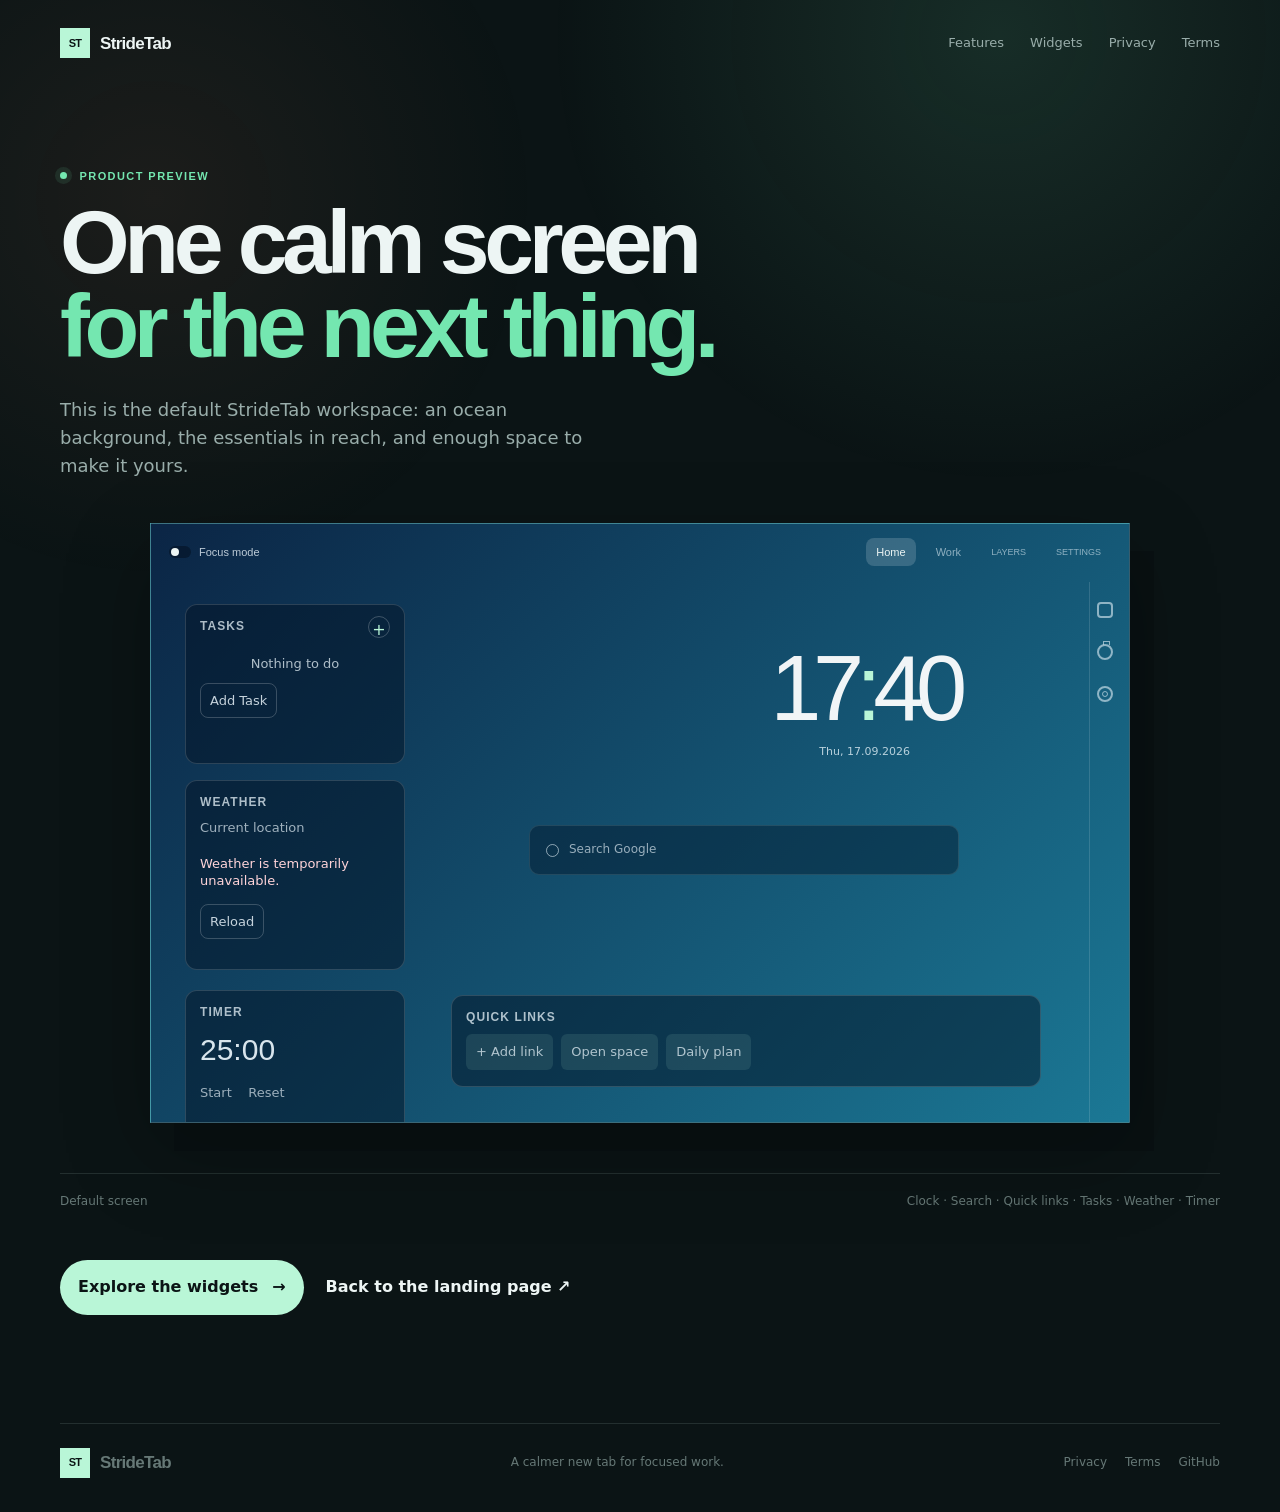
==== preview.html @ 0d47cca8 "Add accurate product preview and widget catalog" ====
<!doctype html>
<html lang="en">
  <head>
    <meta charset="UTF-8" />
    <meta name="viewport" content="width=device-width, initial-scale=1" />
    <meta name="description" content="A visual preview of the default StrideTab workspace." />
    <title>StrideTab — Product preview</title>
    <link rel="stylesheet" href="styles.css" />
  </head>
  <body>
    <a class="skip-link" href="#main">Skip to content</a>
    <header class="site-header">
      <a class="wordmark" href="index.html" aria-label="StrideTab home"><span class="mark">ST</span><span>StrideTab</span></a>
      <nav class="site-nav" aria-label="Main navigation">
        <a href="index.html#features">Features</a>
        <a href="index.html#widgets">Widgets</a>
        <a href="privacy.html">Privacy</a>
        <a href="terms.html">Terms</a>
      </nav>
    </header>

    <main id="main" class="preview-page section-wrap">
      <p class="eyebrow"><span class="status-dot"></span> Product preview</p>
      <h1>One calm screen<br /><em>for the next thing.</em></h1>
      <p class="preview-lede">This is the default StrideTab workspace: an ocean background, the essentials in reach, and enough space to make it yours.</p>

      <div class="preview-stage" aria-label="StrideTab default workspace preview" role="img">
        <div class="preview-window app-preview preview-window-large">
          <div class="app-topbar">
            <span class="focus-control"><i class="mini-switch"></i> Focus mode</span>
            <div class="app-tabs"><span class="app-tab is-active">Home</span><span class="app-tab">Work</span><span class="app-tab app-tab-icon">Layers</span><span class="app-tab app-tab-icon">Settings</span></div>
          </div>
          <div class="app-canvas">
            <div class="preview-card app-card tasks-card"><small>TASKS</small><span class="card-add">+</span><span class="empty-state">Nothing to do</span><span class="card-action">Add Task</span></div>
            <div class="preview-card app-card weather-card"><small>WEATHER</small><span class="weather-location">Current location</span><span class="weather-error">Weather is temporarily unavailable.</span><span class="card-action">Reload</span></div>
            <div class="preview-clock"><strong>17<span>:</span>40</strong><span>Thu, 17.09.2026</span></div>
            <div class="preview-search"><span class="search-icon"></span><span>Search Google</span><span class="search-submit" aria-hidden="true"></span></div>
            <div class="preview-card app-card timer-card"><small>TIMER</small><strong>25:00</strong><span class="timer-actions">Start &nbsp;&nbsp; Reset</span></div>
            <div class="preview-card app-card quick-links-card"><small>QUICK LINKS</small><div class="link-row"><span>+ Add link</span><span>Open space</span><span>Daily plan</span></div></div>
          </div>
          <div class="app-rail" aria-hidden="true"><span class="rail-icon rail-icon-block"></span><span class="rail-icon rail-icon-timer"></span><span class="rail-icon rail-icon-settings"></span></div>
        </div>
      </div>

      <div class="preview-caption"><span>Default screen</span><span>Clock · Search · Quick links · Tasks · Weather · Timer</span></div>
      <div class="hero-actions preview-actions"><a class="button button-primary" href="index.html#widgets">Explore the widgets <span aria-hidden="true">→</span></a><a class="text-link" href="index.html">Back to the landing page <span aria-hidden="true">↗</span></a></div>
    </main>

    <footer class="site-footer section-wrap"><a class="wordmark" href="index.html"><span class="mark">ST</span><span>StrideTab</span></a><span class="footer-note">A calmer new tab for focused work.</span><nav aria-label="Footer navigation"><a href="privacy.html">Privacy</a><a href="terms.html">Terms</a><a href="https://github.com/Arbalester/chrome-extention-start-page-2024">GitHub</a></nav></footer>
  </body>
</html>
---- styles.css ----
:root {
  --ink: #edf5f4;
  --muted: #99adaa;
  --faint: #667876;
  --canvas: #0b1415;
  --surface: #101d1e;
  --surface-raised: #152526;
  --line: rgba(213, 242, 232, 0.12);
  --mint: #b9f6d7;
  --mint-strong: #74e7b0;
  --coral: #ff9b72;
  --max: 1160px;
}

* { box-sizing: border-box; }
html { scroll-behavior: smooth; }
body { margin: 0; color: var(--ink); background: var(--canvas); font: 16px/1.65 'DM Sans', system-ui, sans-serif; }
body::before { position: fixed; inset: 0; z-index: -1; content: ''; pointer-events: none; background: radial-gradient(circle at 78% 4%, rgba(116, 231, 176, 0.12), transparent 28rem), radial-gradient(circle at 12% 22%, rgba(255, 155, 114, 0.07), transparent 24rem); }
a { color: inherit; text-decoration: none; }
a:focus-visible, button:focus-visible { outline: 2px solid var(--mint-strong); outline-offset: 4px; }
.skip-link { position: fixed; top: 12px; left: 12px; z-index: 10; padding: 8px 12px; color: var(--canvas); background: var(--mint); transform: translateY(-160%); }
.skip-link:focus { transform: translateY(0); }
.section-wrap { width: min(calc(100% - 48px), var(--max)); margin: 0 auto; }
.site-header { display: flex; align-items: center; justify-content: space-between; width: min(calc(100% - 48px), var(--max)); margin: 0 auto; padding: 28px 0; }
.wordmark { display: inline-flex; align-items: center; gap: 10px; font: 700 17px/1 'Space Grotesk', sans-serif; letter-spacing: -0.04em; }
.mark { display: grid; width: 30px; height: 30px; place-items: center; color: var(--canvas); background: var(--mint); font-size: 11px; letter-spacing: -0.08em; }
.site-nav { display: flex; align-items: center; gap: 26px; color: var(--muted); font-size: 13px; }
.site-nav a:hover, .site-footer a:hover { color: var(--mint); }
.site-nav .nav-cta { padding: 9px 14px; color: var(--ink); border: 1px solid var(--line); border-radius: 999px; }
.site-nav .nav-cta:hover { border-color: var(--mint-strong); }
.hero { display: grid; grid-template-columns: 0.9fr 1.1fr; gap: 72px; align-items: center; min-height: 690px; padding: 72px 0 120px; }
.eyebrow { margin: 0 0 18px; color: var(--mint-strong); font: 600 11px/1.2 'Space Grotesk', sans-serif; letter-spacing: 0.13em; text-transform: uppercase; }
.status-dot { display: inline-block; width: 7px; height: 7px; margin: 0 8px 1px 0; background: var(--mint-strong); border-radius: 50%; box-shadow: 0 0 0 5px rgba(116, 231, 176, 0.1); }
h1, h2, h3 { margin: 0; font-family: 'Space Grotesk', sans-serif; letter-spacing: -0.06em; }
h1 { max-width: 620px; font-size: clamp(3.5rem, 7vw, 6.8rem); line-height: 0.93; }
h1 em, h2 em { color: var(--mint-strong); font-style: normal; }
.hero-lede { max-width: 460px; margin: 30px 0 28px; color: var(--muted); font-size: 18px; line-height: 1.55; }
.hero-actions { display: flex; flex-wrap: wrap; align-items: center; gap: 22px; }
.button { display: inline-flex; align-items: center; gap: 14px; padding: 14px 18px; border-radius: 999px; font-weight: 600; }
.button-primary { color: var(--canvas); background: var(--mint); }
.button-primary:hover { background: #d4ffe7; transform: translateY(-1px); }
.text-link { color: var(--ink); font-weight: 600; }
.text-link:hover { color: var(--mint-strong); }
.micro-copy { margin: 20px 0 0; color: var(--faint); font-size: 12px; }
.hero-visual { position: relative; min-height: 520px; }
.preview-window { position: absolute; top: 28px; right: 0; width: min(100%, 600px); height: 455px; overflow: hidden; background: linear-gradient(135deg, #0b2545 0%, #1b7895 100%); border: 1px solid rgba(185, 246, 215, 0.26); box-shadow: 24px 28px 0 rgba(6, 13, 14, 0.5), 0 30px 80px rgba(0, 0, 0, 0.28); transform: rotate(1.4deg); }
.app-topbar { position: relative; z-index: 2; display: flex; align-items: center; justify-content: space-between; height: 56px; padding: 0 18px; color: rgba(239, 249, 255, 0.78); font: 11px 'Space Grotesk', sans-serif; }
.focus-control { display: inline-flex; align-items: center; gap: 8px; }
.mini-switch { display: inline-block; width: 22px; height: 12px; background: rgba(3, 17, 35, 0.58); border-radius: 999px; }
.mini-switch::after { display: block; width: 8px; height: 8px; margin: 2px; content: ''; background: var(--ink); border-radius: 50%; }
.app-tabs { display: flex; align-items: center; gap: 10px; }
.app-tab { padding: 8px 10px; color: rgba(239, 249, 255, 0.56); }
.app-tab.is-active { color: var(--ink); background: rgba(255, 255, 255, 0.16); border-radius: 8px; }
.app-tab-icon { font-size: 9px; text-transform: uppercase; }
.app-canvas { position: relative; height: calc(100% - 56px); }
.app-card { position: absolute; width: 150px; min-height: 112px; padding: 14px; background: rgba(2, 18, 36, 0.5); border: 1px solid rgba(255, 255, 255, 0.15); border-radius: 12px; }
.app-card small { display: block; margin-bottom: 16px; color: rgba(239, 249, 255, 0.72); font: 700 10px 'Space Grotesk', sans-serif; letter-spacing: 0.09em; }
.tasks-card { top: 10px; left: 24px; }
.weather-card { top: 130px; left: 24px; min-height: 142px; }
.timer-card { top: 286px; left: 24px; min-height: 126px; }
.card-add { position: absolute; top: 11px; right: 14px; display: grid; width: 22px; height: 22px; place-items: center; color: var(--mint); border: 1px solid rgba(255, 255, 255, 0.22); border-radius: 50%; font-size: 16px; }
.empty-state { display: block; margin: 20px 0 8px; color: rgba(239, 249, 255, 0.72); text-align: center; font-size: 11px; }
.card-action { display: inline-block; padding: 6px 9px; color: rgba(239, 249, 255, 0.82); border: 1px solid rgba(255, 255, 255, 0.2); border-radius: 8px; font-size: 10px; }
.weather-location { display: block; margin: -8px 0 16px; color: rgba(239, 249, 255, 0.66); font-size: 10px; }
.weather-error { display: block; margin-bottom: 14px; color: #ffd4d9; font-size: 10px; line-height: 1.35; }
.preview-clock { position: absolute; top: 32px; right: 68px; text-align: center; color: rgba(255, 255, 255, 0.94); }
.preview-clock strong { display: block; font: 500 58px/0.95 'Space Grotesk', sans-serif; letter-spacing: -0.09em; }
.preview-clock strong span { color: var(--mint); }
.preview-clock > span { display: block; margin-top: 10px; color: rgba(239, 249, 255, 0.75); font-size: 11px; }
.preview-search { display: flex; align-items: center; gap: 10px; padding: 14px 16px; color: var(--faint); background: rgba(255, 255, 255, 0.045); border: 1px solid var(--line); border-radius: 10px; font-size: 12px; }
.preview-search { position: absolute; top: 160px; right: 70px; width: 280px; background: rgba(2, 18, 36, 0.42); color: rgba(239, 249, 255, 0.62); }
.search-icon { width: 13px; height: 13px; border: 1px solid rgba(239, 249, 255, 0.56); border-radius: 50%; }
.search-submit { margin-left: auto; color: rgba(239, 249, 255, 0.78); font-size: 18px; line-height: 0; }
.timer-card strong { display: block; margin-bottom: 14px; color: rgba(239, 249, 255, 0.9); font: 400 30px/1 'Space Grotesk', sans-serif; }
.timer-actions { color: rgba(239, 249, 255, 0.64); font-size: 10px; }
.quick-links-card { bottom: 20px; left: 178px; width: 390px; min-height: 72px; }
.quick-links-card small { margin-bottom: 10px; }
.link-row { display: flex; gap: 8px; color: rgba(239, 249, 255, 0.7); font-size: 10px; }
.link-row span { padding: 7px 10px; background: rgba(185, 246, 215, 0.1); border-radius: 6px; }
.app-rail { position: absolute; top: 58px; right: 10px; bottom: 0; display: flex; flex-direction: column; align-items: center; gap: 26px; width: 30px; padding-top: 20px; color: rgba(239, 249, 255, 0.7); border-left: 1px solid rgba(255, 255, 255, 0.13); font-size: 15px; }
.sun-orbit { position: absolute; border: 1px solid rgba(185, 246, 215, 0.15); border-radius: 50%; }
.orbit-one { top: -30px; right: 3%; width: 380px; height: 380px; }
.orbit-two { top: 52px; right: -2%; width: 500px; height: 500px; border-color: rgba(255, 155, 114, 0.12); }
.float-label { position: absolute; z-index: 1; padding: 8px 10px; color: var(--muted); background: #172829; border: 1px solid var(--line); font-size: 11px; box-shadow: 8px 8px 0 rgba(5, 11, 12, 0.25); }
.float-label b { display: inline-block; width: 7px; height: 7px; margin-left: 7px; background: var(--mint-strong); border-radius: 50%; box-shadow: 0 0 0 4px rgba(116, 231, 176, 0.12); }
.label-focus { top: 16px; left: 0; transform: rotate(-5deg); }
.label-local { right: 0; bottom: 32px; transform: rotate(4deg); }
.feature-section { padding: 70px 0 130px; }
.section-intro { display: flex; align-items: end; justify-content: space-between; margin-bottom: 44px; }
.section-intro h2, .principle-section h2, .final-cta h2 { font-size: clamp(2.6rem, 5vw, 4.8rem); line-height: 0.98; }
.feature-grid { display: grid; grid-template-columns: 1.35fr 0.82fr 0.82fr; gap: 14px; }
.feature-card { position: relative; min-height: 280px; padding: 28px; overflow: hidden; background: var(--surface); border: 1px solid var(--line); }
.feature-card:first-child { background: var(--surface-raised); }
.feature-number { display: block; margin-bottom: 68px; color: var(--faint); font: 12px 'Space Grotesk', sans-serif; }
.feature-card h3 { margin-bottom: 12px; font-size: 23px; letter-spacing: -0.04em; }
.feature-card p { max-width: 300px; margin: 0; color: var(--muted); font-size: 14px; }
.feature-glyph { position: absolute; right: 22px; bottom: 18px; width: 92px; height: 92px; color: rgba(185, 246, 215, 0.12); }
.feature-glyph-focus { border: 2px solid currentColor; border-radius: 50%; }
.feature-glyph-focus::after { position: absolute; top: 50%; left: 50%; width: 34px; height: 34px; content: ''; border: 2px solid currentColor; border-radius: 50%; transform: translate(-50%, -50%); }
.feature-glyph-local { border: 2px solid currentColor; border-radius: 50% 50% 18% 18%; transform: rotate(45deg) scale(0.72); }
.feature-glyph-local::after { position: absolute; inset: 18px; content: ''; border: 2px solid currentColor; border-radius: 50%; }
.rail-icon { position: relative; display: block; width: 16px; height: 16px; opacity: 0.8; }
.rail-icon-block { border: 2px solid currentColor; border-radius: 4px; }
.rail-icon-timer { border: 2px solid currentColor; border-radius: 50%; }
.rail-icon-timer::after { position: absolute; top: -5px; left: 4px; width: 5px; height: 3px; content: ''; border: 1px solid currentColor; border-bottom: 0; }
.rail-icon-settings { border: 2px solid currentColor; border-radius: 50%; }
.rail-icon-settings::after { position: absolute; inset: 3px; content: ''; border: 1px solid currentColor; border-radius: 50%; }
.mini-layout { position: absolute; right: 24px; bottom: 25px; display: grid; grid-template-columns: repeat(3, 38px); gap: 6px; transform: rotate(-7deg); }
.mini-layout span { display: block; height: 38px; background: rgba(185, 246, 215, 0.12); border: 1px solid rgba(185, 246, 215, 0.2); }
.mini-layout span:first-child { grid-row: span 2; height: 82px; background: rgba(116, 231, 176, 0.28); }
.widget-section { padding: 20px 0 130px; }
.widget-list { display: grid; grid-template-columns: 1fr 1fr; gap: 48px; border-top: 1px solid var(--line); }
.widget-group-heading { display: flex; align-items: baseline; justify-content: space-between; gap: 20px; padding: 20px 0 14px; border-bottom: 1px solid var(--line); }
.widget-group-heading strong { color: var(--ink); font: 600 18px 'Space Grotesk', sans-serif; letter-spacing: -0.035em; }
.widget-group-heading span { color: var(--faint); font-size: 11px; }
.widget-group ul { margin: 0; padding: 0; list-style: none; }
.widget-group li { display: grid; grid-template-columns: minmax(112px, 0.55fr) 1fr auto; gap: 14px; align-items: baseline; padding: 14px 0; border-bottom: 1px solid var(--line); }
.widget-group li strong { font: 600 13px 'Space Grotesk', sans-serif; }
.widget-group li span { color: var(--muted); font-size: 12px; line-height: 1.4; }
.widget-group li b { color: var(--mint-strong); font: 600 10px 'Space Grotesk', sans-serif; letter-spacing: 0.1em; text-transform: uppercase; }
.widget-group-pro li b { color: var(--coral); }
.principle-section { display: grid; grid-template-columns: 0.8fr 1fr 0.8fr; gap: 35px; align-items: center; padding: 110px 0; border-top: 1px solid var(--line); border-bottom: 1px solid var(--line); }
.principle-mark { display: grid; width: 96px; height: 96px; place-items: center; color: var(--canvas); background: var(--mint); font: 700 30px 'Space Grotesk', sans-serif; letter-spacing: -0.12em; }
.principle-copy { max-width: 280px; margin: 0; color: var(--muted); font-size: 15px; }
.final-cta { padding: 150px 0 170px; text-align: center; }
.final-cta .eyebrow { margin-bottom: 22px; }
.final-cta h2 { margin-bottom: 34px; }
.final-cta .hero-actions { justify-content: center; }
.preview-page { padding: 84px 0 108px; }
.preview-page h1 { max-width: 720px; }
.preview-lede { max-width: 560px; margin: 28px 0 44px; color: var(--muted); font-size: 18px; line-height: 1.55; }
.preview-stage { position: relative; min-height: 570px; padding: 0 20px 50px; }
.preview-window-large { position: relative; top: auto; right: auto; width: 100%; max-width: 980px; height: 600px; margin: 0 auto; transform: none; }
.preview-window-large .app-card { width: 220px; }
.preview-window-large .tasks-card { top: 24px; left: 34px; min-height: 160px; }
.preview-window-large .weather-card { top: 200px; left: 34px; min-height: 190px; }
.preview-window-large .timer-card { top: 410px; left: 34px; min-height: 160px; }
.preview-window-large .preview-clock { top: 65px; right: 170px; }
.preview-window-large .preview-clock strong { font-size: 92px; }
.preview-window-large .preview-search { top: 245px; right: 170px; width: 430px; }
.preview-window-large .quick-links-card { bottom: 35px; left: 300px; width: 590px; min-height: 92px; }
.preview-window-large .app-card small { font-size: 12px; }
.preview-window-large .empty-state, .preview-window-large .card-action, .preview-window-large .weather-location, .preview-window-large .weather-error, .preview-window-large .timer-actions, .preview-window-large .link-row { font-size: 13px; }
.preview-caption { display: flex; justify-content: space-between; gap: 20px; padding: 18px 0; color: var(--faint); border-top: 1px solid var(--line); font-size: 12px; }
.preview-actions { margin-top: 30px; }
.site-footer { display: flex; align-items: center; justify-content: space-between; gap: 24px; padding: 24px 0 34px; border-top: 1px solid var(--line); color: var(--faint); font-size: 12px; }
.site-footer nav { display: flex; gap: 18px; }
.legal-page { max-width: 900px; padding: 88px 0 120px; }
.legal-page h1 { max-width: 700px; font-size: clamp(3.4rem, 7vw, 6rem); }
.legal-updated { margin: 20px 0 44px; color: var(--faint); font-size: 13px; }
.legal-lede { max-width: 680px; margin: 0 0 34px; color: var(--muted); font-size: 20px; line-height: 1.55; }
.legal-callout { display: grid; grid-template-columns: 120px 1fr; gap: 20px; max-width: 760px; margin-bottom: 72px; padding: 20px; color: var(--muted); background: rgba(185, 246, 215, 0.06); border-left: 2px solid var(--mint-strong); }
.legal-callout strong { color: var(--mint-strong); font-family: 'Space Grotesk', sans-serif; }
.legal-content { max-width: 700px; }
.legal-content h2 { margin: 44px 0 9px; font-size: 23px; letter-spacing: -0.035em; }
.legal-content p { margin: 0; color: var(--muted); }
@media (max-width: 820px) { .hero { grid-template-columns: 1fr; gap: 30px; padding-top: 54px; } .hero-visual { min-height: 490px; } .feature-grid { grid-template-columns: 1fr 1fr; } .feature-wide { grid-column: 1 / -1; } .widget-list { grid-template-columns: 1fr; gap: 40px; } .preview-page { padding-top: 54px; } .preview-stage { min-height: 470px; padding: 0; } .preview-window-large { height: 480px; transform: scale(0.78); transform-origin: top left; width: 128%; } .preview-caption { flex-direction: column; gap: 6px; } .principle-section { grid-template-columns: 100px 1fr; } .principle-copy { grid-column: 2; } }
@media (max-width: 560px) { .section-wrap, .site-header { width: min(calc(100% - 32px), var(--max)); } .site-header { align-items: flex-start; gap: 18px; } .site-nav { gap: 12px; font-size: 11px; } .site-nav a:nth-child(1), .site-nav a:nth-child(2) { display: none; } .site-nav .nav-cta { padding: 7px 9px; } .hero { min-height: auto; padding: 54px 0 90px; } h1 { font-size: 3.65rem; } .hero-lede { font-size: 16px; } .preview-window { right: -18px; width: 620px; transform: rotate(1deg) scale(0.72); transform-origin: top right; } .hero-visual { min-height: 370px; } .orbit-one { right: -18%; } .orbit-two { right: -35%; } .float-label { font-size: 10px; } .label-focus { left: -5px; } .label-local { right: -5px; bottom: 10px; } .section-intro { display: block; } .section-intro h2 { margin-top: 28px; } .feature-section { padding-bottom: 90px; } .feature-grid { grid-template-columns: 1fr; } .feature-wide { grid-column: auto; } .feature-card { min-height: 240px; } .widget-section { padding-bottom: 90px; } .widget-group li { grid-template-columns: 1fr auto; gap: 4px 14px; } .widget-group li span { grid-column: 1 / -1; } .principle-section { grid-template-columns: 1fr; gap: 28px; padding: 80px 0; } .principle-copy { grid-column: auto; } .final-cta { padding: 100px 0; } .site-footer { align-items: flex-start; flex-direction: column; } .legal-page { padding: 60px 0 90px; } .legal-callout { grid-template-columns: 1fr; gap: 5px; margin-bottom: 52px; } }
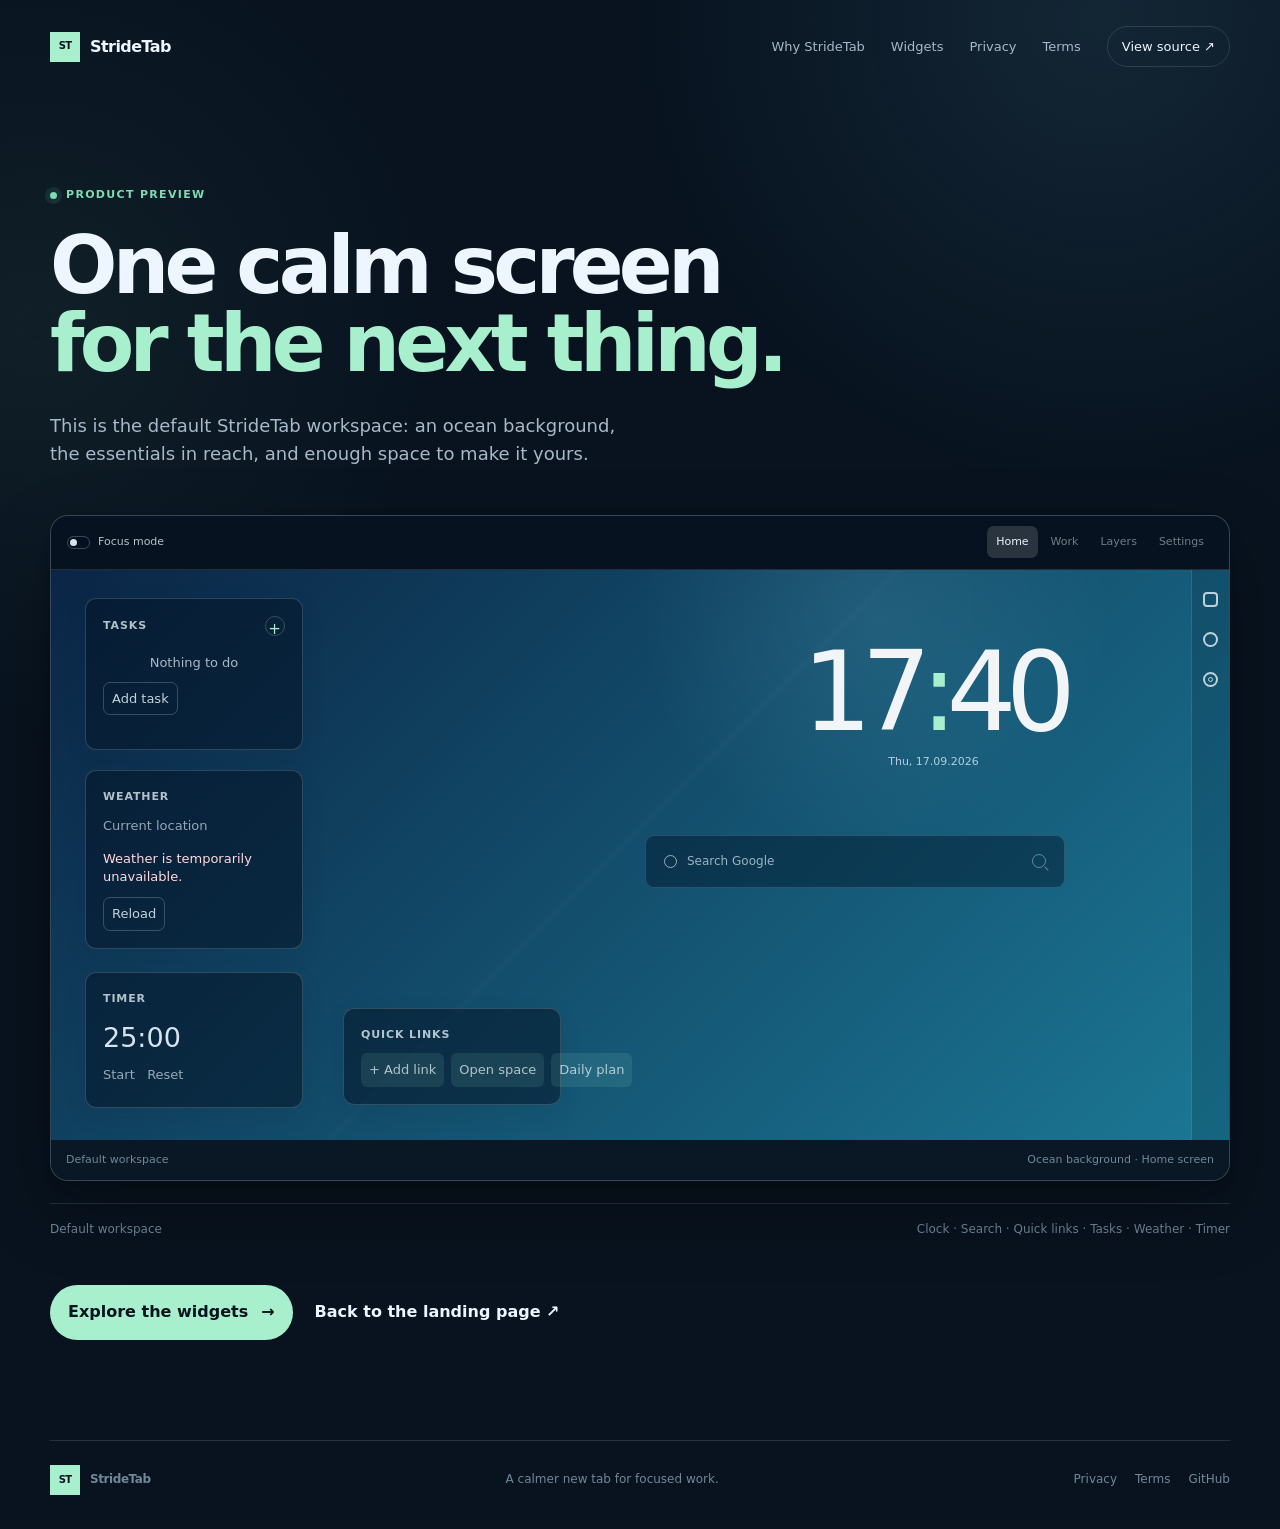
==== commit fef51a9c: "Redesign product landing page" ====
--- a/preview.html
+++ b/preview.html
@@ -5,44 +5,46 @@
     <meta name="viewport" content="width=device-width, initial-scale=1" />
     <meta name="description" content="A visual preview of the default StrideTab workspace." />
     <title>StrideTab — Product preview</title>
-    <link rel="stylesheet" href="styles.css" />
+    <link rel="stylesheet" href="styles.css?v=20260918" />
   </head>
   <body>
     <a class="skip-link" href="#main">Skip to content</a>
-    <header class="site-header">
+    <header class="site-header section-wrap">
       <a class="wordmark" href="index.html" aria-label="StrideTab home"><span class="mark">ST</span><span>StrideTab</span></a>
       <nav class="site-nav" aria-label="Main navigation">
-        <a href="index.html#features">Features</a>
+        <a href="index.html#features">Why StrideTab</a>
         <a href="index.html#widgets">Widgets</a>
         <a href="privacy.html">Privacy</a>
         <a href="terms.html">Terms</a>
+        <a class="nav-cta" href="https://github.com/Arbalester/chrome-extention-start-page-2024">View source <span aria-hidden="true">↗</span></a>
       </nav>
     </header>
 
     <main id="main" class="preview-page section-wrap">
-      <p class="eyebrow"><span class="status-dot"></span> Product preview</p>
-      <h1>One calm screen<br /><em>for the next thing.</em></h1>
+      <p class="hero-badge"><span class="status-dot"></span> Product preview</p>
+      <h1>One calm screen<br /><span>for the next thing.</span></h1>
       <p class="preview-lede">This is the default StrideTab workspace: an ocean background, the essentials in reach, and enough space to make it yours.</p>
 
-      <div class="preview-stage" aria-label="StrideTab default workspace preview" role="img">
-        <div class="preview-window app-preview preview-window-large">
-          <div class="app-topbar">
+      <div class="preview-stage" data-screenshot-slot="default-workspace" aria-label="StrideTab default workspace preview" role="img">
+        <div class="product-shell product-shell-large">
+          <div class="product-toolbar">
             <span class="focus-control"><i class="mini-switch"></i> Focus mode</span>
-            <div class="app-tabs"><span class="app-tab is-active">Home</span><span class="app-tab">Work</span><span class="app-tab app-tab-icon">Layers</span><span class="app-tab app-tab-icon">Settings</span></div>
+            <div class="product-tabs"><span class="product-tab is-active">Home</span><span class="product-tab">Work</span><span class="product-tab">Layers</span><span class="product-tab">Settings</span></div>
           </div>
-          <div class="app-canvas">
-            <div class="preview-card app-card tasks-card"><small>TASKS</small><span class="card-add">+</span><span class="empty-state">Nothing to do</span><span class="card-action">Add Task</span></div>
-            <div class="preview-card app-card weather-card"><small>WEATHER</small><span class="weather-location">Current location</span><span class="weather-error">Weather is temporarily unavailable.</span><span class="card-action">Reload</span></div>
-            <div class="preview-clock"><strong>17<span>:</span>40</strong><span>Thu, 17.09.2026</span></div>
-            <div class="preview-search"><span class="search-icon"></span><span>Search Google</span><span class="search-submit" aria-hidden="true"></span></div>
-            <div class="preview-card app-card timer-card"><small>TIMER</small><strong>25:00</strong><span class="timer-actions">Start &nbsp;&nbsp; Reset</span></div>
-            <div class="preview-card app-card quick-links-card"><small>QUICK LINKS</small><div class="link-row"><span>+ Add link</span><span>Open space</span><span>Daily plan</span></div></div>
+          <div class="product-canvas">
+            <div class="screen-card tasks-card"><div class="screen-label">Tasks <span class="card-plus">+</span></div><span class="screen-empty">Nothing to do</span><span class="screen-button">Add task</span></div>
+            <div class="screen-card weather-card"><div class="screen-label">Weather</div><span class="screen-muted">Current location</span><span class="screen-warning">Weather is temporarily unavailable.</span><span class="screen-button">Reload</span></div>
+            <div class="screen-clock"><strong>17<span>:</span>40</strong><span>Thu, 17.09.2026</span></div>
+            <div class="screen-search"><span class="search-icon" aria-hidden="true"></span><span>Search Google</span><span class="search-icon-small" aria-hidden="true"></span></div>
+            <div class="screen-card timer-card"><div class="screen-label">Timer</div><strong>25:00</strong><span class="timer-links">Start&nbsp;&nbsp;&nbsp;Reset</span></div>
+            <div class="screen-card links-card"><div class="screen-label">Quick links</div><div class="link-row"><span>+ Add link</span><span>Open space</span><span>Daily plan</span></div></div>
           </div>
-          <div class="app-rail" aria-hidden="true"><span class="rail-icon rail-icon-block"></span><span class="rail-icon rail-icon-timer"></span><span class="rail-icon rail-icon-settings"></span></div>
+          <div class="product-rail" aria-hidden="true"><span class="rail-square"></span><span class="rail-circle"></span><span class="rail-gear"></span></div>
+          <div class="product-caption"><span>Default workspace</span><span>Ocean background · Home screen</span></div>
         </div>
       </div>
 
-      <div class="preview-caption"><span>Default screen</span><span>Clock · Search · Quick links · Tasks · Weather · Timer</span></div>
+      <div class="preview-caption"><span>Default workspace</span><span>Clock · Search · Quick links · Tasks · Weather · Timer</span></div>
       <div class="hero-actions preview-actions"><a class="button button-primary" href="index.html#widgets">Explore the widgets <span aria-hidden="true">→</span></a><a class="text-link" href="index.html">Back to the landing page <span aria-hidden="true">↗</span></a></div>
     </main>
 
--- a/styles.css
+++ b/styles.css
@@ -1,158 +1,402 @@
 :root {
-  --ink: #edf5f4;
-  --muted: #99adaa;
-  --faint: #667876;
-  --canvas: #0b1415;
-  --surface: #101d1e;
-  --surface-raised: #152526;
-  --line: rgba(213, 242, 232, 0.12);
-  --mint: #b9f6d7;
-  --mint-strong: #74e7b0;
-  --coral: #ff9b72;
-  --max: 1160px;
+  --ink: #edf6ff;
+  --muted: #a6b9c8;
+  --faint: #708899;
+  --canvas: #08131f;
+  --surface: #0d1d2d;
+  --surface-raised: #112a40;
+  --line: rgba(192, 224, 244, 0.15);
+  --line-strong: rgba(192, 224, 244, 0.25);
+  --mint: #a8f0cd;
+  --mint-strong: #79deb1;
+  --blue: #8cd9fa;
+  --coral: #ffb18c;
+  --app-blue-1: #0b2545;
+  --app-blue-2: #1b7895;
+  --max: 1180px;
 }
 
 * { box-sizing: border-box; }
 html { scroll-behavior: smooth; }
-body { margin: 0; color: var(--ink); background: var(--canvas); font: 16px/1.65 'DM Sans', system-ui, sans-serif; }
-body::before { position: fixed; inset: 0; z-index: -1; content: ''; pointer-events: none; background: radial-gradient(circle at 78% 4%, rgba(116, 231, 176, 0.12), transparent 28rem), radial-gradient(circle at 12% 22%, rgba(255, 155, 114, 0.07), transparent 24rem); }
+body {
+  margin: 0;
+  color: var(--ink);
+  background: var(--canvas);
+  font: 16px/1.65 "Exo 2", ui-sans-serif, system-ui, sans-serif;
+  text-rendering: optimizeLegibility;
+}
+body::before {
+  position: fixed;
+  inset: 0;
+  z-index: -1;
+  content: "";
+  pointer-events: none;
+  background:
+    radial-gradient(circle at 86% 2%, rgba(122, 210, 249, 0.1), transparent 30rem),
+    radial-gradient(circle at 3% 36%, rgba(168, 240, 205, 0.055), transparent 27rem);
+}
 a { color: inherit; text-decoration: none; }
 a:focus-visible, button:focus-visible { outline: 2px solid var(--mint-strong); outline-offset: 4px; }
-.skip-link { position: fixed; top: 12px; left: 12px; z-index: 10; padding: 8px 12px; color: var(--canvas); background: var(--mint); transform: translateY(-160%); }
+.skip-link {
+  position: fixed;
+  top: 12px;
+  left: 12px;
+  z-index: 10;
+  padding: 8px 12px;
+  color: var(--canvas);
+  background: var(--mint);
+  transform: translateY(-160%);
+}
 .skip-link:focus { transform: translateY(0); }
-.section-wrap { width: min(calc(100% - 48px), var(--max)); margin: 0 auto; }
-.site-header { display: flex; align-items: center; justify-content: space-between; width: min(calc(100% - 48px), var(--max)); margin: 0 auto; padding: 28px 0; }
-.wordmark { display: inline-flex; align-items: center; gap: 10px; font: 700 17px/1 'Space Grotesk', sans-serif; letter-spacing: -0.04em; }
-.mark { display: grid; width: 30px; height: 30px; place-items: center; color: var(--canvas); background: var(--mint); font-size: 11px; letter-spacing: -0.08em; }
+.section-wrap { width: min(calc(100% - 56px), var(--max)); margin: 0 auto; }
+.site-header {
+  display: flex;
+  align-items: center;
+  justify-content: space-between;
+  width: min(calc(100% - 56px), var(--max));
+  margin: 0 auto;
+  padding: 26px 0;
+}
+.wordmark {
+  display: inline-flex;
+  align-items: center;
+  gap: 10px;
+  font-weight: 700;
+  letter-spacing: -0.035em;
+}
+.mark {
+  display: grid;
+  width: 30px;
+  height: 30px;
+  place-items: center;
+  color: var(--canvas);
+  background: var(--mint);
+  font-size: 10px;
+  font-weight: 800;
+  letter-spacing: -0.08em;
+}
 .site-nav { display: flex; align-items: center; gap: 26px; color: var(--muted); font-size: 13px; }
 .site-nav a:hover, .site-footer a:hover { color: var(--mint); }
-.site-nav .nav-cta { padding: 9px 14px; color: var(--ink); border: 1px solid var(--line); border-radius: 999px; }
+.site-nav .nav-cta {
+  padding: 9px 14px;
+  color: var(--ink);
+  border: 1px solid var(--line);
+  border-radius: 999px;
+}
 .site-nav .nav-cta:hover { border-color: var(--mint-strong); }
-.hero { display: grid; grid-template-columns: 0.9fr 1.1fr; gap: 72px; align-items: center; min-height: 690px; padding: 72px 0 120px; }
-.eyebrow { margin: 0 0 18px; color: var(--mint-strong); font: 600 11px/1.2 'Space Grotesk', sans-serif; letter-spacing: 0.13em; text-transform: uppercase; }
-.status-dot { display: inline-block; width: 7px; height: 7px; margin: 0 8px 1px 0; background: var(--mint-strong); border-radius: 50%; box-shadow: 0 0 0 5px rgba(116, 231, 176, 0.1); }
-h1, h2, h3 { margin: 0; font-family: 'Space Grotesk', sans-serif; letter-spacing: -0.06em; }
-h1 { max-width: 620px; font-size: clamp(3.5rem, 7vw, 6.8rem); line-height: 0.93; }
-h1 em, h2 em { color: var(--mint-strong); font-style: normal; }
-.hero-lede { max-width: 460px; margin: 30px 0 28px; color: var(--muted); font-size: 18px; line-height: 1.55; }
+.hero {
+  display: grid;
+  grid-template-columns: minmax(280px, 0.8fr) minmax(540px, 1.2fr);
+  gap: 64px;
+  align-items: center;
+  padding: 78px 0 102px;
+}
+.hero-badge, .section-kicker {
+  color: var(--mint-strong);
+  font-size: 11px;
+  font-weight: 700;
+  letter-spacing: 0.12em;
+  text-transform: uppercase;
+}
+.hero-badge { display: inline-flex; align-items: center; margin-bottom: 22px; }
+.status-dot {
+  display: inline-block;
+  width: 7px;
+  height: 7px;
+  margin: 0 9px 1px 0;
+  background: var(--mint-strong);
+  border-radius: 50%;
+  box-shadow: 0 0 0 5px rgba(121, 222, 177, 0.1);
+}
+h1, h2, h3 { margin: 0; font-weight: 700; letter-spacing: -0.06em; }
+h1, h2 { line-height: 0.99; }
+h1 { max-width: 660px; font-size: clamp(3.3rem, 6.2vw, 6.2rem); }
+h1 span, h2 span { color: var(--mint); }
+h2 { font-size: clamp(2.35rem, 4.2vw, 4.4rem); }
+h3 { font-size: 20px; line-height: 1.1; }
+.hero-lede { max-width: 470px; margin: 28px 0 30px; color: var(--muted); font-size: 18px; line-height: 1.58; }
 .hero-actions { display: flex; flex-wrap: wrap; align-items: center; gap: 22px; }
-.button { display: inline-flex; align-items: center; gap: 14px; padding: 14px 18px; border-radius: 999px; font-weight: 600; }
+.button {
+  display: inline-flex;
+  align-items: center;
+  gap: 13px;
+  padding: 14px 18px;
+  border-radius: 999px;
+  font-weight: 700;
+  transition: transform 160ms ease, background 160ms ease, border-color 160ms ease;
+}
 .button-primary { color: var(--canvas); background: var(--mint); }
-.button-primary:hover { background: #d4ffe7; transform: translateY(-1px); }
-.text-link { color: var(--ink); font-weight: 600; }
+.button-primary:hover { background: #d5ffe8; transform: translateY(-1px); }
+.text-link { color: var(--ink); font-weight: 700; }
 .text-link:hover { color: var(--mint-strong); }
-.micro-copy { margin: 20px 0 0; color: var(--faint); font-size: 12px; }
-.hero-visual { position: relative; min-height: 520px; }
-.preview-window { position: absolute; top: 28px; right: 0; width: min(100%, 600px); height: 455px; overflow: hidden; background: linear-gradient(135deg, #0b2545 0%, #1b7895 100%); border: 1px solid rgba(185, 246, 215, 0.26); box-shadow: 24px 28px 0 rgba(6, 13, 14, 0.5), 0 30px 80px rgba(0, 0, 0, 0.28); transform: rotate(1.4deg); }
-.app-topbar { position: relative; z-index: 2; display: flex; align-items: center; justify-content: space-between; height: 56px; padding: 0 18px; color: rgba(239, 249, 255, 0.78); font: 11px 'Space Grotesk', sans-serif; }
-.focus-control { display: inline-flex; align-items: center; gap: 8px; }
-.mini-switch { display: inline-block; width: 22px; height: 12px; background: rgba(3, 17, 35, 0.58); border-radius: 999px; }
-.mini-switch::after { display: block; width: 8px; height: 8px; margin: 2px; content: ''; background: var(--ink); border-radius: 50%; }
-.app-tabs { display: flex; align-items: center; gap: 10px; }
-.app-tab { padding: 8px 10px; color: rgba(239, 249, 255, 0.56); }
-.app-tab.is-active { color: var(--ink); background: rgba(255, 255, 255, 0.16); border-radius: 8px; }
-.app-tab-icon { font-size: 9px; text-transform: uppercase; }
-.app-canvas { position: relative; height: calc(100% - 56px); }
-.app-card { position: absolute; width: 150px; min-height: 112px; padding: 14px; background: rgba(2, 18, 36, 0.5); border: 1px solid rgba(255, 255, 255, 0.15); border-radius: 12px; }
-.app-card small { display: block; margin-bottom: 16px; color: rgba(239, 249, 255, 0.72); font: 700 10px 'Space Grotesk', sans-serif; letter-spacing: 0.09em; }
-.tasks-card { top: 10px; left: 24px; }
-.weather-card { top: 130px; left: 24px; min-height: 142px; }
-.timer-card { top: 286px; left: 24px; min-height: 126px; }
-.card-add { position: absolute; top: 11px; right: 14px; display: grid; width: 22px; height: 22px; place-items: center; color: var(--mint); border: 1px solid rgba(255, 255, 255, 0.22); border-radius: 50%; font-size: 16px; }
-.empty-state { display: block; margin: 20px 0 8px; color: rgba(239, 249, 255, 0.72); text-align: center; font-size: 11px; }
-.card-action { display: inline-block; padding: 6px 9px; color: rgba(239, 249, 255, 0.82); border: 1px solid rgba(255, 255, 255, 0.2); border-radius: 8px; font-size: 10px; }
-.weather-location { display: block; margin: -8px 0 16px; color: rgba(239, 249, 255, 0.66); font-size: 10px; }
-.weather-error { display: block; margin-bottom: 14px; color: #ffd4d9; font-size: 10px; line-height: 1.35; }
-.preview-clock { position: absolute; top: 32px; right: 68px; text-align: center; color: rgba(255, 255, 255, 0.94); }
-.preview-clock strong { display: block; font: 500 58px/0.95 'Space Grotesk', sans-serif; letter-spacing: -0.09em; }
-.preview-clock strong span { color: var(--mint); }
-.preview-clock > span { display: block; margin-top: 10px; color: rgba(239, 249, 255, 0.75); font-size: 11px; }
-.preview-search { display: flex; align-items: center; gap: 10px; padding: 14px 16px; color: var(--faint); background: rgba(255, 255, 255, 0.045); border: 1px solid var(--line); border-radius: 10px; font-size: 12px; }
-.preview-search { position: absolute; top: 160px; right: 70px; width: 280px; background: rgba(2, 18, 36, 0.42); color: rgba(239, 249, 255, 0.62); }
-.search-icon { width: 13px; height: 13px; border: 1px solid rgba(239, 249, 255, 0.56); border-radius: 50%; }
-.search-submit { margin-left: auto; color: rgba(239, 249, 255, 0.78); font-size: 18px; line-height: 0; }
-.timer-card strong { display: block; margin-bottom: 14px; color: rgba(239, 249, 255, 0.9); font: 400 30px/1 'Space Grotesk', sans-serif; }
-.timer-actions { color: rgba(239, 249, 255, 0.64); font-size: 10px; }
-.quick-links-card { bottom: 20px; left: 178px; width: 390px; min-height: 72px; }
-.quick-links-card small { margin-bottom: 10px; }
-.link-row { display: flex; gap: 8px; color: rgba(239, 249, 255, 0.7); font-size: 10px; }
-.link-row span { padding: 7px 10px; background: rgba(185, 246, 215, 0.1); border-radius: 6px; }
-.app-rail { position: absolute; top: 58px; right: 10px; bottom: 0; display: flex; flex-direction: column; align-items: center; gap: 26px; width: 30px; padding-top: 20px; color: rgba(239, 249, 255, 0.7); border-left: 1px solid rgba(255, 255, 255, 0.13); font-size: 15px; }
-.sun-orbit { position: absolute; border: 1px solid rgba(185, 246, 215, 0.15); border-radius: 50%; }
-.orbit-one { top: -30px; right: 3%; width: 380px; height: 380px; }
-.orbit-two { top: 52px; right: -2%; width: 500px; height: 500px; border-color: rgba(255, 155, 114, 0.12); }
-.float-label { position: absolute; z-index: 1; padding: 8px 10px; color: var(--muted); background: #172829; border: 1px solid var(--line); font-size: 11px; box-shadow: 8px 8px 0 rgba(5, 11, 12, 0.25); }
-.float-label b { display: inline-block; width: 7px; height: 7px; margin-left: 7px; background: var(--mint-strong); border-radius: 50%; box-shadow: 0 0 0 4px rgba(116, 231, 176, 0.12); }
-.label-focus { top: 16px; left: 0; transform: rotate(-5deg); }
-.label-local { right: 0; bottom: 32px; transform: rotate(4deg); }
-.feature-section { padding: 70px 0 130px; }
-.section-intro { display: flex; align-items: end; justify-content: space-between; margin-bottom: 44px; }
-.section-intro h2, .principle-section h2, .final-cta h2 { font-size: clamp(2.6rem, 5vw, 4.8rem); line-height: 0.98; }
-.feature-grid { display: grid; grid-template-columns: 1.35fr 0.82fr 0.82fr; gap: 14px; }
-.feature-card { position: relative; min-height: 280px; padding: 28px; overflow: hidden; background: var(--surface); border: 1px solid var(--line); }
-.feature-card:first-child { background: var(--surface-raised); }
-.feature-number { display: block; margin-bottom: 68px; color: var(--faint); font: 12px 'Space Grotesk', sans-serif; }
-.feature-card h3 { margin-bottom: 12px; font-size: 23px; letter-spacing: -0.04em; }
-.feature-card p { max-width: 300px; margin: 0; color: var(--muted); font-size: 14px; }
-.feature-glyph { position: absolute; right: 22px; bottom: 18px; width: 92px; height: 92px; color: rgba(185, 246, 215, 0.12); }
-.feature-glyph-focus { border: 2px solid currentColor; border-radius: 50%; }
-.feature-glyph-focus::after { position: absolute; top: 50%; left: 50%; width: 34px; height: 34px; content: ''; border: 2px solid currentColor; border-radius: 50%; transform: translate(-50%, -50%); }
-.feature-glyph-local { border: 2px solid currentColor; border-radius: 50% 50% 18% 18%; transform: rotate(45deg) scale(0.72); }
-.feature-glyph-local::after { position: absolute; inset: 18px; content: ''; border: 2px solid currentColor; border-radius: 50%; }
-.rail-icon { position: relative; display: block; width: 16px; height: 16px; opacity: 0.8; }
-.rail-icon-block { border: 2px solid currentColor; border-radius: 4px; }
-.rail-icon-timer { border: 2px solid currentColor; border-radius: 50%; }
-.rail-icon-timer::after { position: absolute; top: -5px; left: 4px; width: 5px; height: 3px; content: ''; border: 1px solid currentColor; border-bottom: 0; }
-.rail-icon-settings { border: 2px solid currentColor; border-radius: 50%; }
-.rail-icon-settings::after { position: absolute; inset: 3px; content: ''; border: 1px solid currentColor; border-radius: 50%; }
-.mini-layout { position: absolute; right: 24px; bottom: 25px; display: grid; grid-template-columns: repeat(3, 38px); gap: 6px; transform: rotate(-7deg); }
-.mini-layout span { display: block; height: 38px; background: rgba(185, 246, 215, 0.12); border: 1px solid rgba(185, 246, 215, 0.2); }
-.mini-layout span:first-child { grid-row: span 2; height: 82px; background: rgba(116, 231, 176, 0.28); }
-.widget-section { padding: 20px 0 130px; }
-.widget-list { display: grid; grid-template-columns: 1fr 1fr; gap: 48px; border-top: 1px solid var(--line); }
-.widget-group-heading { display: flex; align-items: baseline; justify-content: space-between; gap: 20px; padding: 20px 0 14px; border-bottom: 1px solid var(--line); }
-.widget-group-heading strong { color: var(--ink); font: 600 18px 'Space Grotesk', sans-serif; letter-spacing: -0.035em; }
+.hero-points {
+  display: flex;
+  flex-wrap: wrap;
+  gap: 10px 18px;
+  margin: 34px 0 0;
+  padding: 0;
+  color: var(--muted);
+  list-style: none;
+  font-size: 12px;
+}
+.check-mark {
+  display: inline-block;
+  width: 11px;
+  height: 6px;
+  margin: 0 7px 3px 0;
+  border-bottom: 1.5px solid var(--mint-strong);
+  border-left: 1.5px solid var(--mint-strong);
+  transform: rotate(-45deg);
+}
+.hero-visual { min-width: 0; }
+.product-shell {
+  position: relative;
+  width: 100%;
+  overflow: hidden;
+  background: #0a1725;
+  border: 1px solid rgba(192, 224, 244, 0.24);
+  border-radius: 18px;
+  box-shadow: 0 28px 70px rgba(0, 0, 0, 0.32), 0 8px 18px rgba(0, 0, 0, 0.18);
+}
+.product-toolbar {
+  position: relative;
+  z-index: 2;
+  display: flex;
+  align-items: center;
+  justify-content: space-between;
+  min-height: 54px;
+  padding: 0 16px;
+  color: rgba(239, 249, 255, 0.76);
+  background: rgba(3, 14, 27, 0.44);
+  border-bottom: 1px solid rgba(255, 255, 255, 0.12);
+  font-size: 11px;
+}
+.focus-control { display: inline-flex; align-items: center; gap: 8px; white-space: nowrap; }
+.mini-switch { display: inline-block; width: 23px; height: 13px; background: rgba(3, 17, 35, 0.64); border: 1px solid rgba(239, 249, 255, 0.24); border-radius: 999px; }
+.mini-switch::after { display: block; width: 7px; height: 7px; margin: 2px; content: ""; background: rgba(239, 249, 255, 0.9); border-radius: 50%; }
+.product-tabs { display: flex; align-items: center; gap: 4px; }
+.product-tab { padding: 7px 9px; color: rgba(239, 249, 255, 0.46); border-radius: 7px; }
+.product-tab.is-active { color: var(--ink); background: rgba(255, 255, 255, 0.14); }
+.product-canvas {
+  position: relative;
+  height: 384px;
+  overflow: hidden;
+  background: linear-gradient(135deg, var(--app-blue-1) 0%, var(--app-blue-2) 100%);
+}
+.product-canvas::before {
+  position: absolute;
+  inset: 0;
+  content: "";
+  opacity: 0.3;
+  background: radial-gradient(circle at 70% 8%, rgba(161, 237, 255, 0.35), transparent 25%), linear-gradient(135deg, transparent 48%, rgba(255, 255, 255, 0.06) 48.5%, transparent 49%);
+}
+.screen-card {
+  position: absolute;
+  z-index: 1;
+  width: 174px;
+  min-height: 108px;
+  padding: 14px;
+  color: rgba(239, 249, 255, 0.8);
+  background: rgba(2, 18, 36, 0.52);
+  border: 1px solid rgba(255, 255, 255, 0.16);
+  border-radius: 11px;
+  box-shadow: 0 8px 24px rgba(0, 20, 40, 0.08);
+}
+.screen-label { display: flex; align-items: center; justify-content: space-between; margin-bottom: 16px; color: rgba(239, 249, 255, 0.74); font-size: 10px; font-weight: 700; letter-spacing: 0.08em; text-transform: uppercase; }
+.card-plus { display: grid; width: 20px; height: 20px; place-items: center; color: var(--mint); border: 1px solid rgba(255, 255, 255, 0.2); border-radius: 50%; font-size: 15px; font-weight: 400; }
+.screen-empty { display: block; margin: 15px 0 9px; color: rgba(239, 249, 255, 0.7); text-align: center; font-size: 11px; }
+.screen-button { display: inline-block; padding: 5px 8px; color: rgba(239, 249, 255, 0.82); border: 1px solid rgba(255, 255, 255, 0.2); border-radius: 7px; font-size: 10px; }
+.tasks-card { top: 20px; left: 22px; }
+.weather-card { top: 146px; left: 22px; min-height: 133px; }
+.screen-muted { display: block; margin: -7px 0 14px; color: rgba(239, 249, 255, 0.62); font-size: 10px; }
+.screen-warning { display: block; margin-bottom: 12px; color: #ffd9df; font-size: 10px; line-height: 1.35; }
+.screen-clock { position: absolute; top: 46px; right: 82px; z-index: 1; color: rgba(255, 255, 255, 0.94); text-align: center; }
+.screen-clock strong { display: block; font-size: clamp(3.25rem, 6vw, 5rem); font-weight: 400; letter-spacing: -0.1em; line-height: 0.95; }
+.screen-clock strong span { color: var(--mint); }
+.screen-clock > span { display: block; margin-top: 9px; color: rgba(239, 249, 255, 0.72); font-size: 11px; }
+.screen-search { position: absolute; top: 166px; right: 80px; z-index: 1; display: flex; align-items: center; gap: 10px; width: 300px; padding: 13px 14px; color: rgba(239, 249, 255, 0.64); background: rgba(2, 18, 36, 0.43); border: 1px solid rgba(255, 255, 255, 0.14); border-radius: 9px; font-size: 12px; }
+.search-icon { width: 13px; height: 13px; border: 1px solid rgba(239, 249, 255, 0.6); border-radius: 50%; }
+.search-icon-small { position: relative; width: 14px; height: 14px; margin-left: auto; border: 1px solid rgba(239, 249, 255, 0.38); border-radius: 50%; }
+.search-icon-small::after { position: absolute; right: -4px; bottom: -2px; width: 5px; height: 1px; content: ""; background: rgba(239, 249, 255, 0.45); transform: rotate(45deg); }
+.timer-card { top: 301px; left: 22px; min-height: 96px; }
+.timer-card strong { display: block; margin: 0 0 10px; color: rgba(239, 249, 255, 0.9); font-size: 27px; font-weight: 400; line-height: 1; }
+.timer-links { color: rgba(239, 249, 255, 0.62); font-size: 10px; }
+.links-card { right: 80px; bottom: 19px; left: 218px; width: auto; min-height: 72px; }
+.links-card .screen-label { margin-bottom: 9px; }
+.link-row { display: flex; gap: 7px; color: rgba(239, 249, 255, 0.7); font-size: 10px; white-space: nowrap; }
+.link-row span { padding: 6px 8px; background: rgba(168, 240, 205, 0.1); border-radius: 6px; }
+.product-rail { position: absolute; top: 54px; right: 0; bottom: 40px; z-index: 2; display: flex; flex-direction: column; align-items: center; gap: 25px; width: 38px; padding-top: 22px; background: rgba(3, 14, 27, 0.16); border-left: 1px solid rgba(255, 255, 255, 0.15); }
+.rail-square, .rail-circle, .rail-gear { position: relative; display: block; width: 15px; height: 15px; color: rgba(239, 249, 255, 0.76); }
+.rail-square { border: 2px solid currentColor; border-radius: 4px; }
+.rail-circle { border: 2px solid currentColor; border-radius: 50%; }
+.rail-gear { border: 2px solid currentColor; border-radius: 50%; }
+.rail-gear::after { position: absolute; inset: 3px; content: ""; border: 1px solid currentColor; border-radius: 50%; }
+.product-caption { display: flex; align-items: center; justify-content: space-between; gap: 16px; min-height: 40px; padding: 0 15px; color: var(--faint); background: #0a1725; font-size: 11px; }
+.visual-note { margin: 13px 0 0; color: var(--faint); font-size: 11px; }
+.proof-strip { display: grid; grid-template-columns: repeat(4, 1fr); padding: 20px 0; border-top: 1px solid var(--line); border-bottom: 1px solid var(--line); color: var(--muted); font-size: 12px; }
+.proof-strip span + span { padding-left: 22px; border-left: 1px solid var(--line); }
+.feature-section { padding: 130px 0 126px; }
+.section-heading { display: grid; grid-template-columns: 1fr 0.7fr; gap: 80px; align-items: end; margin-bottom: 52px; }
+.section-kicker { margin: 0 0 18px; }
+.section-heading > p { max-width: 350px; margin: 0 0 5px; color: var(--muted); font-size: 16px; }
+.feature-list { border-top: 1px solid var(--line); }
+.feature-row { display: grid; grid-template-columns: 58px 1fr 80px; gap: 24px; align-items: center; min-height: 168px; padding: 25px 0; border-bottom: 1px solid var(--line); }
+.feature-number { align-self: start; padding-top: 4px; color: var(--faint); font-size: 12px; letter-spacing: 0.08em; }
+.feature-row p { max-width: 550px; margin: 10px 0 0; color: var(--muted); font-size: 14px; }
+.feature-symbol { position: relative; justify-self: end; width: 60px; height: 60px; color: var(--mint-strong); opacity: 0.8; }
+.feature-symbol-clock { border: 1px solid currentColor; border-radius: 50%; }
+.feature-symbol-clock::before { position: absolute; top: 14px; left: 29px; width: 1px; height: 17px; content: ""; background: currentColor; }
+.feature-symbol-clock::after { position: absolute; top: 30px; left: 29px; width: 13px; height: 1px; content: ""; background: currentColor; transform: rotate(24deg); transform-origin: left; }
+.feature-symbol-grid { border: 1px solid currentColor; background: linear-gradient(90deg, transparent 31%, currentColor 32%, currentColor 34%, transparent 35%, transparent 65%, currentColor 66%, currentColor 68%, transparent 69%), linear-gradient(0deg, transparent 31%, currentColor 32%, currentColor 34%, transparent 35%, transparent 65%, currentColor 66%, currentColor 68%, transparent 69%); }
+.feature-symbol-focus { border: 1px solid currentColor; border-radius: 50%; }
+.feature-symbol-focus::before, .feature-symbol-focus::after { position: absolute; content: ""; border: 1px solid currentColor; border-radius: 50%; }
+.feature-symbol-focus::before { inset: 13px; }
+.feature-symbol-focus::after { inset: 26px; background: currentColor; }
+.workspace-section { padding: 0 0 130px; }
+.workspace-panel { display: grid; grid-template-columns: 0.9fr 1.1fr; min-height: 430px; overflow: hidden; background: var(--surface); border: 1px solid var(--line); }
+.workspace-copy { display: flex; flex-direction: column; align-items: flex-start; justify-content: center; padding: 60px; border-right: 1px solid var(--line); }
+.workspace-copy > p:not(.section-kicker) { max-width: 330px; margin: 24px 0 30px; color: var(--muted); }
+.layout-diagram { position: relative; min-height: 430px; overflow: hidden; background: linear-gradient(135deg, #0e2c4b, #145f75); }
+.layout-diagram::before { position: absolute; inset: 0; content: ""; opacity: 0.35; background: radial-gradient(circle at 64% 15%, rgba(180, 242, 255, 0.4), transparent 24%), repeating-linear-gradient(90deg, transparent 0 39px, rgba(255, 255, 255, 0.08) 40px), repeating-linear-gradient(0deg, transparent 0 39px, rgba(255, 255, 255, 0.08) 40px); }
+.layout-diagram span { position: absolute; display: block; background: rgba(3, 24, 46, 0.48); border: 1px solid rgba(235, 250, 255, 0.22); border-radius: 9px; }
+.diagram-clock { top: 56px; right: 18%; width: 230px; height: 95px; }
+.diagram-tasks { top: 36px; left: 7%; width: 140px; height: 122px; }
+.diagram-weather { top: 179px; left: 7%; width: 140px; height: 105px; }
+.diagram-search { top: 181px; right: 18%; width: 230px; height: 42px; }
+.diagram-links { right: 16%; bottom: 54px; left: 25%; height: 68px; }
+.widget-section { padding: 0 0 130px; }
+.section-heading-compact { margin-bottom: 44px; }
+.widget-list { display: grid; grid-template-columns: 1fr 1fr; gap: 56px; border-top: 1px solid var(--line); }
+.widget-group-heading { display: flex; align-items: baseline; justify-content: space-between; gap: 20px; padding: 19px 0 15px; border-bottom: 1px solid var(--line); }
+.widget-group-heading strong { font-size: 18px; }
 .widget-group-heading span { color: var(--faint); font-size: 11px; }
 .widget-group ul { margin: 0; padding: 0; list-style: none; }
-.widget-group li { display: grid; grid-template-columns: minmax(112px, 0.55fr) 1fr auto; gap: 14px; align-items: baseline; padding: 14px 0; border-bottom: 1px solid var(--line); }
-.widget-group li strong { font: 600 13px 'Space Grotesk', sans-serif; }
+.widget-group li { display: grid; grid-template-columns: minmax(120px, 0.65fr) 1fr auto; gap: 14px; align-items: baseline; padding: 14px 0; border-bottom: 1px solid var(--line); }
+.widget-group li strong { font-size: 13px; }
 .widget-group li span { color: var(--muted); font-size: 12px; line-height: 1.4; }
-.widget-group li b { color: var(--mint-strong); font: 600 10px 'Space Grotesk', sans-serif; letter-spacing: 0.1em; text-transform: uppercase; }
+.widget-group li b { color: var(--mint-strong); font-size: 10px; letter-spacing: 0.1em; text-transform: uppercase; }
 .widget-group-pro li b { color: var(--coral); }
-.principle-section { display: grid; grid-template-columns: 0.8fr 1fr 0.8fr; gap: 35px; align-items: center; padding: 110px 0; border-top: 1px solid var(--line); border-bottom: 1px solid var(--line); }
-.principle-mark { display: grid; width: 96px; height: 96px; place-items: center; color: var(--canvas); background: var(--mint); font: 700 30px 'Space Grotesk', sans-serif; letter-spacing: -0.12em; }
-.principle-copy { max-width: 280px; margin: 0; color: var(--muted); font-size: 15px; }
-.final-cta { padding: 150px 0 170px; text-align: center; }
-.final-cta .eyebrow { margin-bottom: 22px; }
-.final-cta h2 { margin-bottom: 34px; }
+.privacy-section { display: grid; grid-template-columns: 0.85fr 1fr; gap: 80px; padding: 92px 0; border-top: 1px solid var(--line); border-bottom: 1px solid var(--line); }
+.privacy-copy { max-width: 500px; }
+.privacy-copy > p { margin: 0 0 28px; color: var(--muted); font-size: 16px; }
+.privacy-copy ul { margin: 0; padding: 0; list-style: none; color: var(--muted); font-size: 13px; }
+.privacy-copy li + li { margin-top: 11px; }
+.privacy-copy a { color: var(--mint); text-decoration: underline; text-underline-offset: 3px; }
+.final-cta { padding: 142px 0 156px; text-align: center; }
+.final-cta .section-kicker { margin-bottom: 20px; }
+.final-cta h2 { margin-bottom: 32px; }
 .final-cta .hero-actions { justify-content: center; }
-.preview-page { padding: 84px 0 108px; }
-.preview-page h1 { max-width: 720px; }
-.preview-lede { max-width: 560px; margin: 28px 0 44px; color: var(--muted); font-size: 18px; line-height: 1.55; }
-.preview-stage { position: relative; min-height: 570px; padding: 0 20px 50px; }
-.preview-window-large { position: relative; top: auto; right: auto; width: 100%; max-width: 980px; height: 600px; margin: 0 auto; transform: none; }
-.preview-window-large .app-card { width: 220px; }
-.preview-window-large .tasks-card { top: 24px; left: 34px; min-height: 160px; }
-.preview-window-large .weather-card { top: 200px; left: 34px; min-height: 190px; }
-.preview-window-large .timer-card { top: 410px; left: 34px; min-height: 160px; }
-.preview-window-large .preview-clock { top: 65px; right: 170px; }
-.preview-window-large .preview-clock strong { font-size: 92px; }
-.preview-window-large .preview-search { top: 245px; right: 170px; width: 430px; }
-.preview-window-large .quick-links-card { bottom: 35px; left: 300px; width: 590px; min-height: 92px; }
-.preview-window-large .app-card small { font-size: 12px; }
-.preview-window-large .empty-state, .preview-window-large .card-action, .preview-window-large .weather-location, .preview-window-large .weather-error, .preview-window-large .timer-actions, .preview-window-large .link-row { font-size: 13px; }
-.preview-caption { display: flex; justify-content: space-between; gap: 20px; padding: 18px 0; color: var(--faint); border-top: 1px solid var(--line); font-size: 12px; }
+.preview-page { padding: 82px 0 100px; }
+.preview-page h1 { max-width: 750px; }
+.preview-lede { max-width: 600px; margin: 28px 0 46px; color: var(--muted); font-size: 18px; line-height: 1.58; }
+.preview-stage { margin: 0 0 22px; }
+.product-shell-large .product-canvas { height: 570px; }
+.product-shell-large .screen-card { width: 218px; padding: 17px; }
+.product-shell-large .tasks-card { top: 28px; left: 34px; min-height: 152px; }
+.product-shell-large .weather-card { top: 200px; left: 34px; min-height: 178px; }
+.product-shell-large .timer-card { top: 402px; left: 34px; min-height: 136px; }
+.product-shell-large .screen-clock { top: 70px; right: 164px; }
+.product-shell-large .screen-clock strong { font-size: 6.9rem; }
+.product-shell-large .screen-search { top: 265px; right: 164px; width: 420px; padding: 16px 18px; }
+.product-shell-large .links-card { right: 164px; bottom: 35px; left: 292px; min-height: 90px; }
+.product-shell-large .screen-label { font-size: 11px; }
+.product-shell-large .screen-empty, .product-shell-large .screen-button, .product-shell-large .screen-muted, .product-shell-large .screen-warning, .product-shell-large .timer-links, .product-shell-large .link-row { font-size: 13px; }
+.preview-caption { display: flex; justify-content: space-between; gap: 20px; padding: 16px 0; color: var(--faint); border-top: 1px solid var(--line); font-size: 12px; }
 .preview-actions { margin-top: 30px; }
 .site-footer { display: flex; align-items: center; justify-content: space-between; gap: 24px; padding: 24px 0 34px; border-top: 1px solid var(--line); color: var(--faint); font-size: 12px; }
 .site-footer nav { display: flex; gap: 18px; }
-.legal-page { max-width: 900px; padding: 88px 0 120px; }
-.legal-page h1 { max-width: 700px; font-size: clamp(3.4rem, 7vw, 6rem); }
+.legal-page { max-width: 900px; padding: 86px 0 120px; }
+.legal-page h1 { max-width: 720px; font-size: clamp(3.1rem, 6vw, 5.7rem); }
 .legal-updated { margin: 20px 0 44px; color: var(--faint); font-size: 13px; }
-.legal-lede { max-width: 680px; margin: 0 0 34px; color: var(--muted); font-size: 20px; line-height: 1.55; }
-.legal-callout { display: grid; grid-template-columns: 120px 1fr; gap: 20px; max-width: 760px; margin-bottom: 72px; padding: 20px; color: var(--muted); background: rgba(185, 246, 215, 0.06); border-left: 2px solid var(--mint-strong); }
-.legal-callout strong { color: var(--mint-strong); font-family: 'Space Grotesk', sans-serif; }
+.legal-lede { max-width: 700px; margin: 0 0 34px; color: var(--muted); font-size: 19px; line-height: 1.58; }
+.legal-callout { display: grid; grid-template-columns: 120px 1fr; gap: 20px; max-width: 780px; margin-bottom: 70px; padding: 20px; color: var(--muted); background: rgba(168, 240, 205, 0.055); border-left: 2px solid var(--mint-strong); }
+.legal-callout strong { color: var(--mint-strong); }
 .legal-content { max-width: 700px; }
 .legal-content h2 { margin: 44px 0 9px; font-size: 23px; letter-spacing: -0.035em; }
 .legal-content p { margin: 0; color: var(--muted); }
-@media (max-width: 820px) { .hero { grid-template-columns: 1fr; gap: 30px; padding-top: 54px; } .hero-visual { min-height: 490px; } .feature-grid { grid-template-columns: 1fr 1fr; } .feature-wide { grid-column: 1 / -1; } .widget-list { grid-template-columns: 1fr; gap: 40px; } .preview-page { padding-top: 54px; } .preview-stage { min-height: 470px; padding: 0; } .preview-window-large { height: 480px; transform: scale(0.78); transform-origin: top left; width: 128%; } .preview-caption { flex-direction: column; gap: 6px; } .principle-section { grid-template-columns: 100px 1fr; } .principle-copy { grid-column: 2; } }
-@media (max-width: 560px) { .section-wrap, .site-header { width: min(calc(100% - 32px), var(--max)); } .site-header { align-items: flex-start; gap: 18px; } .site-nav { gap: 12px; font-size: 11px; } .site-nav a:nth-child(1), .site-nav a:nth-child(2) { display: none; } .site-nav .nav-cta { padding: 7px 9px; } .hero { min-height: auto; padding: 54px 0 90px; } h1 { font-size: 3.65rem; } .hero-lede { font-size: 16px; } .preview-window { right: -18px; width: 620px; transform: rotate(1deg) scale(0.72); transform-origin: top right; } .hero-visual { min-height: 370px; } .orbit-one { right: -18%; } .orbit-two { right: -35%; } .float-label { font-size: 10px; } .label-focus { left: -5px; } .label-local { right: -5px; bottom: 10px; } .section-intro { display: block; } .section-intro h2 { margin-top: 28px; } .feature-section { padding-bottom: 90px; } .feature-grid { grid-template-columns: 1fr; } .feature-wide { grid-column: auto; } .feature-card { min-height: 240px; } .widget-section { padding-bottom: 90px; } .widget-group li { grid-template-columns: 1fr auto; gap: 4px 14px; } .widget-group li span { grid-column: 1 / -1; } .principle-section { grid-template-columns: 1fr; gap: 28px; padding: 80px 0; } .principle-copy { grid-column: auto; } .final-cta { padding: 100px 0; } .site-footer { align-items: flex-start; flex-direction: column; } .legal-page { padding: 60px 0 90px; } .legal-callout { grid-template-columns: 1fr; gap: 5px; margin-bottom: 52px; } }
+@media (max-width: 980px) {
+  .hero { grid-template-columns: 1fr; gap: 48px; }
+  .hero-copy { max-width: 680px; }
+  .hero-visual { max-width: 760px; }
+  .section-heading { grid-template-columns: 1fr 0.8fr; gap: 35px; }
+  .workspace-copy { padding: 42px; }
+  .product-shell-large .product-canvas { height: 500px; }
+  .product-shell-large .screen-card { width: 190px; }
+  .product-shell-large .tasks-card { left: 28px; }
+  .product-shell-large .weather-card { left: 28px; }
+  .product-shell-large .timer-card { top: 353px; left: 28px; }
+  .product-shell-large .screen-clock { right: 100px; }
+  .product-shell-large .screen-search { right: 100px; width: 360px; }
+  .product-shell-large .links-card { right: 100px; bottom: 25px; left: 252px; }
+}
+@media (max-width: 760px) {
+  .section-wrap, .site-header { width: min(calc(100% - 36px), var(--max)); }
+  .site-header { align-items: flex-start; gap: 18px; }
+  .site-nav { gap: 13px; font-size: 11px; }
+  .site-nav a:nth-child(1), .site-nav a:nth-child(2) { display: none; }
+  .site-nav .nav-cta { padding: 7px 9px; }
+  .hero { padding: 56px 0 82px; }
+  .hero-lede { font-size: 16px; }
+  .proof-strip { grid-template-columns: 1fr 1fr; gap: 14px 0; }
+  .proof-strip span:nth-child(odd) { padding-left: 0; border-left: 0; }
+  .proof-strip span:nth-child(even) { padding-left: 18px; }
+  .section-heading { display: block; }
+  .section-heading > p { margin-top: 25px; }
+  .feature-section { padding: 100px 0; }
+  .feature-row { grid-template-columns: 36px 1fr 58px; gap: 15px; min-height: 150px; }
+  .feature-symbol { width: 50px; height: 50px; }
+  .workspace-section { padding-bottom: 100px; }
+  .workspace-panel { grid-template-columns: 1fr; }
+  .workspace-copy { min-height: 360px; border-right: 0; border-bottom: 1px solid var(--line); }
+  .layout-diagram { min-height: 330px; }
+  .widget-section { padding-bottom: 100px; }
+  .widget-list { grid-template-columns: 1fr; gap: 38px; }
+  .privacy-section { grid-template-columns: 1fr; gap: 34px; padding: 72px 0; }
+  .final-cta { padding: 100px 0 120px; }
+  .preview-page { padding-top: 58px; }
+  .product-shell-large .product-canvas { height: 430px; }
+  .product-shell-large .screen-card { width: 154px; padding: 13px; }
+  .product-shell-large .tasks-card { top: 20px; left: 20px; min-height: 125px; }
+  .product-shell-large .weather-card { top: 164px; left: 20px; min-height: 150px; }
+  .product-shell-large .timer-card { top: 330px; left: 20px; min-height: 84px; }
+  .product-shell-large .screen-clock { top: 46px; right: 52px; }
+  .product-shell-large .screen-clock strong { font-size: 4.3rem; }
+  .product-shell-large .screen-search { top: 185px; right: 52px; width: 245px; }
+  .product-shell-large .links-card { right: 52px; bottom: 18px; left: 190px; min-height: 70px; }
+  .product-shell-large .screen-empty, .product-shell-large .screen-button, .product-shell-large .screen-muted, .product-shell-large .screen-warning, .product-shell-large .timer-links, .product-shell-large .link-row { font-size: 10px; }
+  .preview-caption { flex-direction: column; gap: 5px; }
+}
+@media (max-width: 500px) {
+  h1 { font-size: 3.45rem; }
+  h2 { font-size: 2.55rem; }
+  .hero-actions { align-items: flex-start; flex-direction: column; gap: 17px; }
+  .product-toolbar { padding: 0 11px; }
+  .product-tabs { gap: 0; }
+  .product-tab { padding: 7px 5px; font-size: 10px; }
+  .product-tab:nth-child(3), .product-tab:nth-child(4) { display: none; }
+  .product-canvas { height: 365px; }
+  .screen-card { width: 128px; padding: 11px; }
+  .tasks-card { top: 16px; left: 13px; min-height: 103px; }
+  .weather-card { top: 128px; left: 13px; min-height: 125px; }
+  .timer-card { top: 267px; left: 13px; min-height: 82px; }
+  .screen-label { margin-bottom: 11px; font-size: 9px; }
+  .screen-empty, .screen-button, .screen-muted, .screen-warning, .timer-links, .link-row { font-size: 9px; }
+  .screen-clock { top: 38px; right: 38px; }
+  .screen-clock strong { font-size: 3.25rem; }
+  .screen-clock > span { font-size: 9px; }
+  .screen-search { top: 144px; right: 38px; width: 190px; padding: 10px; font-size: 10px; }
+  .links-card { right: 38px; bottom: 13px; left: 155px; min-height: 60px; }
+  .link-row { gap: 4px; overflow: hidden; }
+  .link-row span { padding: 5px; }
+  .product-rail { width: 29px; gap: 18px; padding-top: 16px; }
+  .rail-square, .rail-circle, .rail-gear { width: 12px; height: 12px; }
+  .product-caption { padding: 0 10px; font-size: 9px; }
+  .product-caption span:last-child { display: none; }
+  .feature-row { grid-template-columns: 28px 1fr; }
+  .feature-symbol { display: none; }
+  .widget-group li { grid-template-columns: 1fr auto; gap: 4px 12px; }
+  .widget-group li span { grid-column: 1 / -1; }
+  .site-footer { align-items: flex-start; flex-direction: column; }
+  .legal-page { padding: 58px 0 88px; }
+  .legal-callout { grid-template-columns: 1fr; gap: 5px; margin-bottom: 52px; }
+}
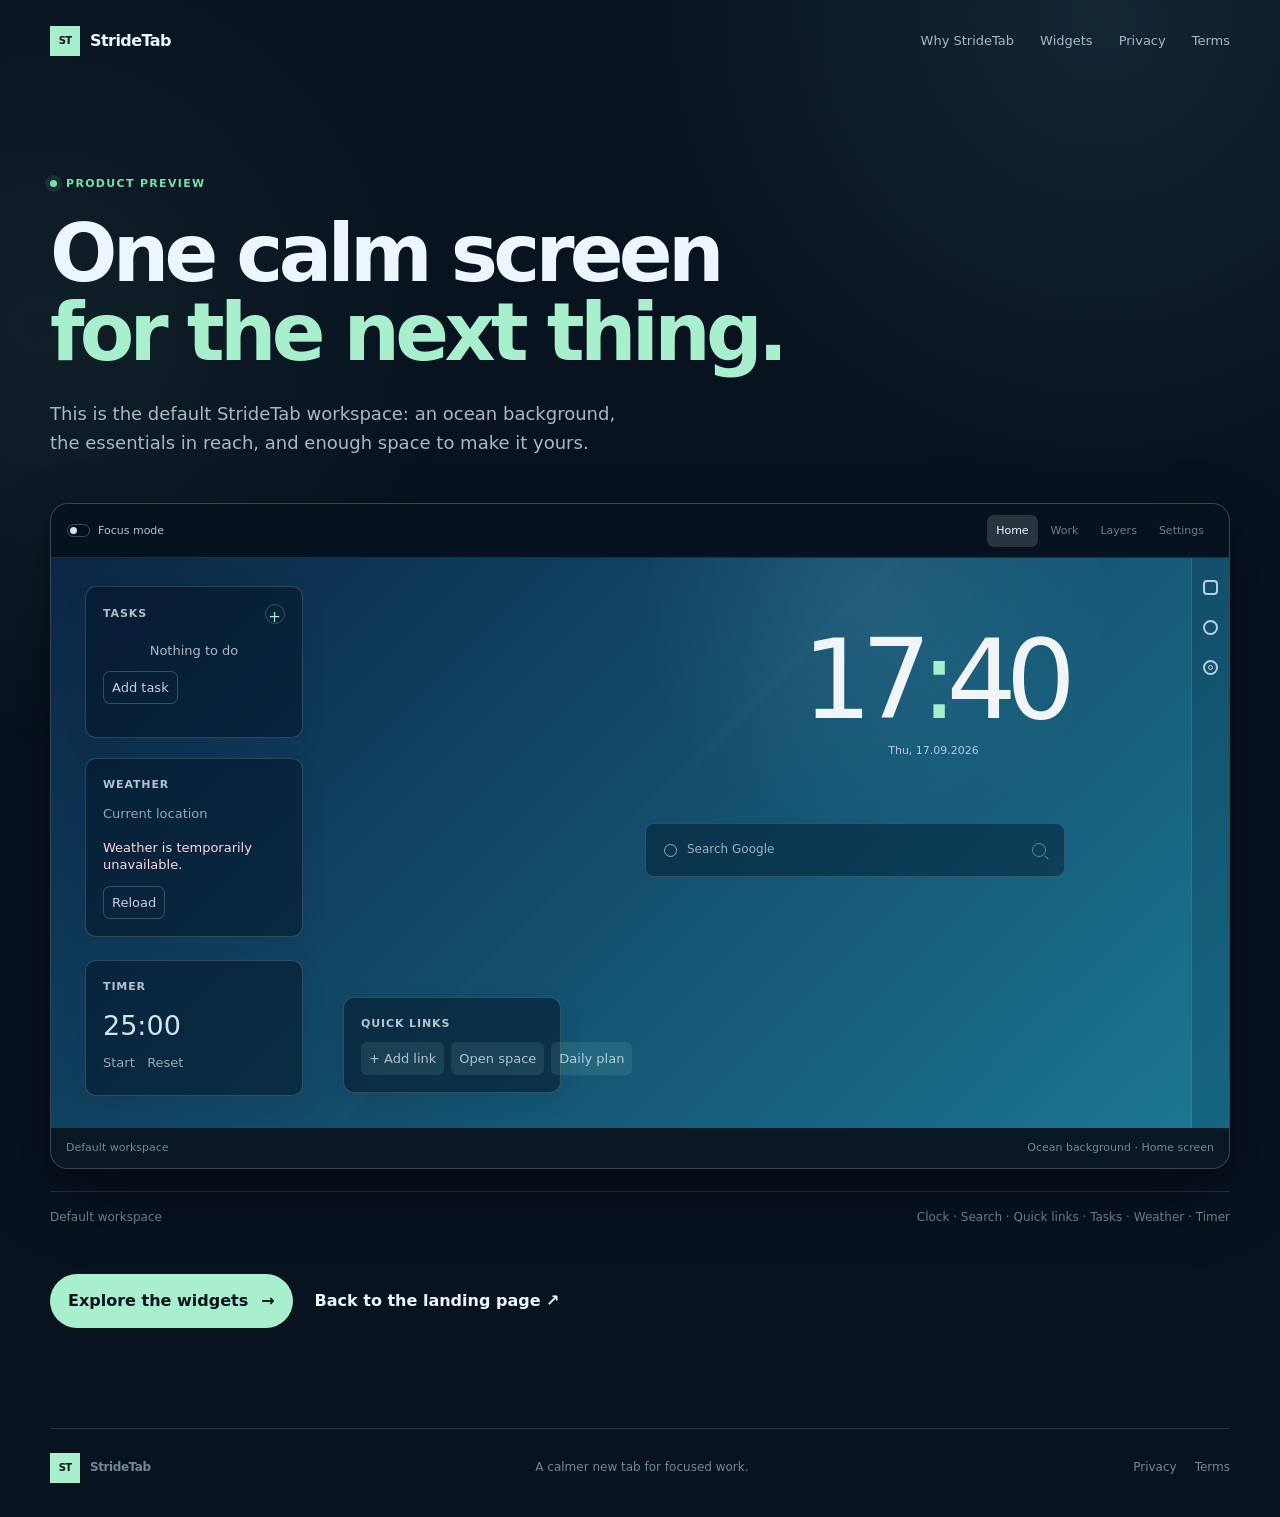
==== commit 2d5b9cee: "Remove developer-facing landing links" ====
--- a/preview.html
+++ b/preview.html
@@ -16,7 +16,6 @@
         <a href="index.html#widgets">Widgets</a>
         <a href="privacy.html">Privacy</a>
         <a href="terms.html">Terms</a>
-        <a class="nav-cta" href="https://github.com/Arbalester/chrome-extention-start-page-2024">View source <span aria-hidden="true">↗</span></a>
       </nav>
     </header>
 
@@ -48,6 +47,6 @@
       <div class="hero-actions preview-actions"><a class="button button-primary" href="index.html#widgets">Explore the widgets <span aria-hidden="true">→</span></a><a class="text-link" href="index.html">Back to the landing page <span aria-hidden="true">↗</span></a></div>
     </main>
 
-    <footer class="site-footer section-wrap"><a class="wordmark" href="index.html"><span class="mark">ST</span><span>StrideTab</span></a><span class="footer-note">A calmer new tab for focused work.</span><nav aria-label="Footer navigation"><a href="privacy.html">Privacy</a><a href="terms.html">Terms</a><a href="https://github.com/Arbalester/chrome-extention-start-page-2024">GitHub</a></nav></footer>
+    <footer class="site-footer section-wrap"><a class="wordmark" href="index.html"><span class="mark">ST</span><span>StrideTab</span></a><span class="footer-note">A calmer new tab for focused work.</span><nav aria-label="Footer navigation"><a href="privacy.html">Privacy</a><a href="terms.html">Terms</a></nav></footer>
   </body>
 </html>
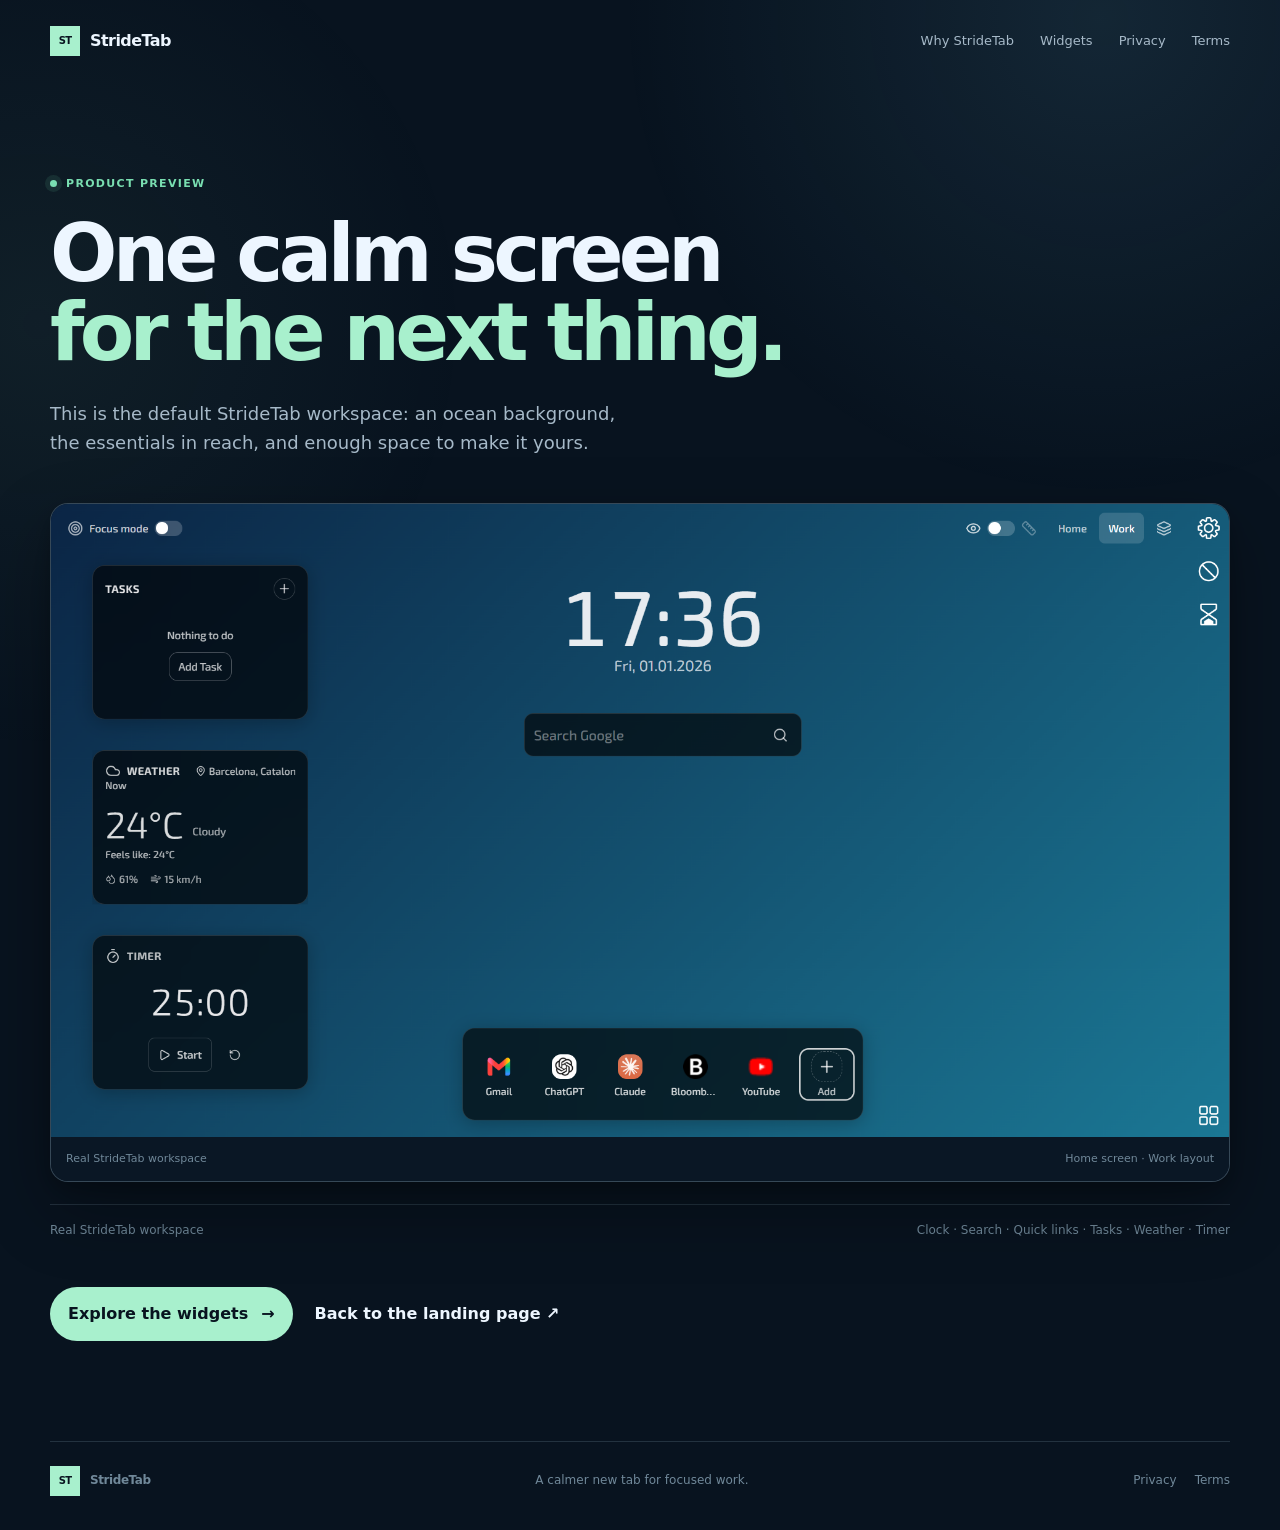
==== commit f2579685: "Use real workspace screenshot on landing" ====
--- a/preview.html
+++ b/preview.html
@@ -24,26 +24,12 @@
       <h1>One calm screen<br /><span>for the next thing.</span></h1>
       <p class="preview-lede">This is the default StrideTab workspace: an ocean background, the essentials in reach, and enough space to make it yours.</p>
 
-      <div class="preview-stage" data-screenshot-slot="default-workspace" aria-label="StrideTab default workspace preview" role="img">
-        <div class="product-shell product-shell-large">
-          <div class="product-toolbar">
-            <span class="focus-control"><i class="mini-switch"></i> Focus mode</span>
-            <div class="product-tabs"><span class="product-tab is-active">Home</span><span class="product-tab">Work</span><span class="product-tab">Layers</span><span class="product-tab">Settings</span></div>
-          </div>
-          <div class="product-canvas">
-            <div class="screen-card tasks-card"><div class="screen-label">Tasks <span class="card-plus">+</span></div><span class="screen-empty">Nothing to do</span><span class="screen-button">Add task</span></div>
-            <div class="screen-card weather-card"><div class="screen-label">Weather</div><span class="screen-muted">Current location</span><span class="screen-warning">Weather is temporarily unavailable.</span><span class="screen-button">Reload</span></div>
-            <div class="screen-clock"><strong>17<span>:</span>40</strong><span>Thu, 17.09.2026</span></div>
-            <div class="screen-search"><span class="search-icon" aria-hidden="true"></span><span>Search Google</span><span class="search-icon-small" aria-hidden="true"></span></div>
-            <div class="screen-card timer-card"><div class="screen-label">Timer</div><strong>25:00</strong><span class="timer-links">Start&nbsp;&nbsp;&nbsp;Reset</span></div>
-            <div class="screen-card links-card"><div class="screen-label">Quick links</div><div class="link-row"><span>+ Add link</span><span>Open space</span><span>Daily plan</span></div></div>
-          </div>
-          <div class="product-rail" aria-hidden="true"><span class="rail-square"></span><span class="rail-circle"></span><span class="rail-gear"></span></div>
-          <div class="product-caption"><span>Default workspace</span><span>Ocean background · Home screen</span></div>
-        </div>
-      </div>
+      <figure class="preview-stage product-shell product-shell-real" data-screenshot-slot="default-workspace" aria-label="Screenshot of the StrideTab default workspace" role="img">
+        <img class="product-shot" src="assets/stridetab-workspace.png" alt="StrideTab workspace with tasks, weather, timer, clock, Google search and quick links" />
+        <figcaption class="product-caption"><span>Real StrideTab workspace</span><span>Home screen · Work layout</span></figcaption>
+      </figure>
 
-      <div class="preview-caption"><span>Default workspace</span><span>Clock · Search · Quick links · Tasks · Weather · Timer</span></div>
+      <div class="preview-caption"><span>Real StrideTab workspace</span><span>Clock · Search · Quick links · Tasks · Weather · Timer</span></div>
       <div class="hero-actions preview-actions"><a class="button button-primary" href="index.html#widgets">Explore the widgets <span aria-hidden="true">→</span></a><a class="text-link" href="index.html">Back to the landing page <span aria-hidden="true">↗</span></a></div>
     </main>
 
--- a/styles.css
+++ b/styles.css
@@ -231,7 +231,9 @@
 .rail-circle { border: 2px solid currentColor; border-radius: 50%; }
 .rail-gear { border: 2px solid currentColor; border-radius: 50%; }
 .rail-gear::after { position: absolute; inset: 3px; content: ""; border: 1px solid currentColor; border-radius: 50%; }
-.product-caption { display: flex; align-items: center; justify-content: space-between; gap: 16px; min-height: 40px; padding: 0 15px; color: var(--faint); background: #0a1725; font-size: 11px; }
+.product-shell-real { margin: 0; }
+.product-shot { display: block; width: 100%; height: auto; background: var(--app-blue-1); }
+.product-caption { display: flex; align-items: center; justify-content: space-between; gap: 16px; min-height: 44px; padding: 0 15px; color: var(--faint); background: #0a1725; font-size: 11px; }
 .visual-note { margin: 13px 0 0; color: var(--faint); font-size: 11px; }
 .proof-strip { display: grid; grid-template-columns: repeat(4, 1fr); padding: 20px 0; border-top: 1px solid var(--line); border-bottom: 1px solid var(--line); color: var(--muted); font-size: 12px; }
 .proof-strip span + span { padding-left: 22px; border-left: 1px solid var(--line); }
